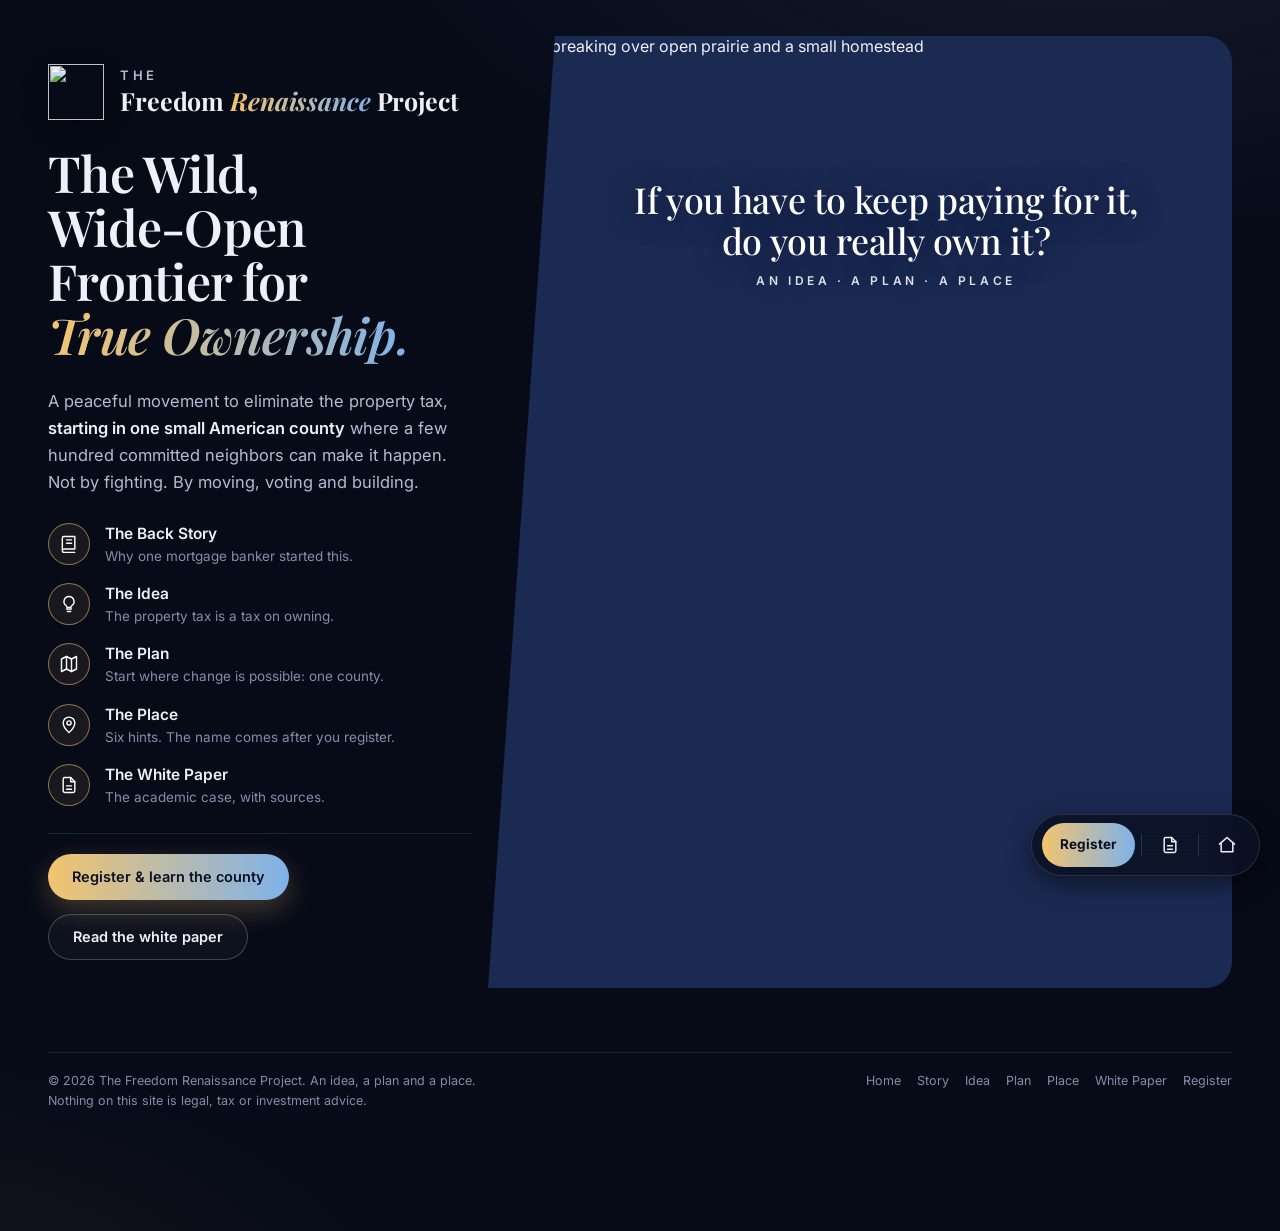
==== index.html @ d1dba903 "Initial Freedom Renaissance Project site" ====
<!doctype html>
<html lang="en">
<head>
<meta charset="utf-8">
<meta name="viewport" content="width=device-width, initial-scale=1, viewport-fit=cover">
<title>The Freedom Renaissance Project</title>
<meta name="description" content="A movement to eliminate property taxes, starting in one small American county. An idea, a plan and a place.">
<link rel="canonical" href="https://www.thefreedomrenaissanceproject.com/">
<meta property="og:title" content="The Freedom Renaissance Project">
<meta property="og:description" content="A movement to eliminate property taxes, starting in one small American county. An idea, a plan and a place.">
<meta property="og:type" content="website">
<meta property="og:url" content="https://www.thefreedomrenaissanceproject.com/">
<meta name="theme-color" content="#070b18">
<link rel="icon" type="image/svg+xml" href="assets/favicon.svg">
<link rel="preconnect" href="https://fonts.googleapis.com">
<link rel="preconnect" href="https://fonts.gstatic.com" crossorigin>
<link href="https://fonts.googleapis.com/css2?family=Inter:wght@400;500;600;700&family=Playfair+Display:ital,wght@0,500;0,600;0,700;1,500;1,600&display=swap" rel="stylesheet">
<link rel="stylesheet" href="site.css?v=1">
<script type="application/ld+json">{"@context":"https://schema.org","@type":"Organization","name":"The Freedom Renaissance Project","url":"https://www.thefreedomrenaissanceproject.com","logo":"https://www.thefreedomrenaissanceproject.com/assets/mark.svg","description":"A movement to eliminate property taxes, starting in one small American county. An idea, a plan and a place."}</script>
</head>
<body>
<div class="page">
<div class="hero">
  <div class="hero-copy">
    <a class="brand" href="index.html" aria-label="The Freedom Renaissance Project home">
  <span class="brand-mark"><img src="assets/mark.svg" alt=""></span>
  <span><p class="brand-title">The</p><p class="brand-name">Freedom <span class="grad">Renaissance</span> Project</p></span>
</a>
    <h2 class="headline">The Wild, Wide&#8209;Open Frontier for <em class="grad">True Ownership.</em></h2>
    <p class="lede">A peaceful movement to eliminate the property tax, <strong>starting in one small American county</strong> where a few hundred committed neighbors can make it happen. Not by fighting. By moving, voting and building.</p>
    <div class="features">
  <div class="feature">
    <a class="feature-icon" href="story.html" aria-label="The Back Story"><svg viewBox="0 0 24 24" aria-hidden="true"><path d="M4 19.5V5a2 2 0 0 1 2-2h13v15H6a2 2 0 0 0-2 2zm0 0A2 2 0 0 0 6 22h13"/><path d="M9 7h6M9 11h6"/></svg></a>
    <div><h3><a href="story.html">The Back Story</a></h3><p>Why one mortgage banker started this.</p></div>
  </div>
  <div class="feature">
    <a class="feature-icon" href="idea.html" aria-label="The Idea"><svg viewBox="0 0 24 24" aria-hidden="true"><path d="M9 18h6M10 21h4"/><path d="M12 3a6 6 0 0 0-3.6 10.8c.8.6 1.1 1.4 1.1 2.2h5c0-.8.3-1.6 1.1-2.2A6 6 0 0 0 12 3z"/></svg></a>
    <div><h3><a href="idea.html">The Idea</a></h3><p>The property tax is a tax on owning.</p></div>
  </div>
  <div class="feature">
    <a class="feature-icon" href="plan.html" aria-label="The Plan"><svg viewBox="0 0 24 24" aria-hidden="true"><path d="M3 6l6-3 6 3 6-3v15l-6 3-6-3-6 3z"/><path d="M9 3v15M15 6v15"/></svg></a>
    <div><h3><a href="plan.html">The Plan</a></h3><p>Start where change is possible: one county.</p></div>
  </div>
  <div class="feature">
    <a class="feature-icon" href="place.html" aria-label="The Place"><svg viewBox="0 0 24 24" aria-hidden="true"><path d="M12 21s-7-6.2-7-11.5A7 7 0 0 1 19 9.5C19 14.8 12 21 12 21z"/><circle cx="12" cy="9.5" r="2.5"/></svg></a>
    <div><h3><a href="place.html">The Place</a></h3><p>Six hints. The name comes after you register.</p></div>
  </div>
  <div class="feature">
    <a class="feature-icon" href="white-paper.html" aria-label="The White Paper"><svg viewBox="0 0 24 24" aria-hidden="true"><path d="M14 3H7a2 2 0 0 0-2 2v14a2 2 0 0 0 2 2h10a2 2 0 0 0 2-2V8z"/><path d="M14 3v5h5M9 13h6M9 17h6"/></svg></a>
    <div><h3><a href="white-paper.html">The White Paper</a></h3><p>The academic case, with sources.</p></div>
  </div>
</div>
    <div class="cta-row">
      <a class="btn btn-primary" href="join.html">Register &amp; learn the county</a>
      <a class="btn btn-ghost" href="white-paper.html">Read the white paper</a>
    </div>
  </div>
  <div class="hero-art">
    <img src="assets/frontier.svg" alt="Dawn breaking over open prairie and a small homestead">
    <div class="caption">If you have to keep paying for it,<br>do you really own it?<small>An idea &middot; A plan &middot; A place</small></div>
  </div>
</div>
<footer class="page-footer">
  <div>&copy; 2026 The Freedom Renaissance Project. An idea, a plan and a place.<br>Nothing on this site is legal, tax or investment advice.</div>
  <nav aria-label="Site">
    <a href="index.html">Home</a><a href="story.html">Story</a><a href="idea.html">Idea</a><a href="plan.html">Plan</a><a href="place.html">Place</a><a href="white-paper.html">White Paper</a><a href="join.html">Register</a>
  </nav>
</footer>
</div>
<nav class="footer-bar" aria-label="Quick actions">
  <a class="footer-btn footer-cta" href="join.html">Register</a>
  <div class="fb-divider"></div>
  <a class="footer-btn" href="white-paper.html" aria-label="Read the white paper"><svg viewBox="0 0 24 24" aria-hidden="true"><path d="M14 3H7a2 2 0 0 0-2 2v14a2 2 0 0 0 2 2h10a2 2 0 0 0 2-2V8z"/><path d="M14 3v5h5M9 13h6M9 17h6"/></svg></a>
  <div class="fb-divider"></div>
  <a class="footer-btn" href="index.html" aria-label="Home"><svg viewBox="0 0 24 24"><path d="M3 11l9-8 9 8"/><path d="M5 10v10h14V10"/></svg></a>
</nav>
<script src="site.js?v=1"></script>
</body>
</html>
---- site.css ----
/* The Freedom Renaissance Project — layout modeled on SlamDunk Technologies,
   mood borrowed from the open-sky "frontier" feel of Eureka! It's Bitcoin. */
:root {
  --night-950: #070b18;
  --night-900: #0b1124;
  --night-800: #121a33;
  --night-700: #1c2647;
  --ink: #eef0f7;
  --ink-dim: #b5bbd3;
  --ink-faint: #858caa;
  --gold: #f3c46e;
  --amber: #e9a35a;
  --sky: #7fb2ea;
  --white: #ffffff;
  --gradient: linear-gradient(90deg, var(--gold), var(--sky));
  --serif: 'Playfair Display', Georgia, 'Times New Roman', serif;
  --sans: Inter, ui-sans-serif, system-ui, -apple-system, sans-serif;
}

* { box-sizing: border-box; }
html, body { margin: 0; min-height: 100%; overscroll-behavior-x: none; }
html { background: var(--night-950); scroll-behavior: smooth; }
body {
  overflow-x: hidden;
  background:
    radial-gradient(1200px 600px at 85% -10%, rgba(127,178,234,.10), transparent 60%),
    radial-gradient(900px 500px at -10% 110%, rgba(243,196,110,.07), transparent 60%),
    var(--night-950);
  color: var(--ink);
  font-family: var(--sans);
  -webkit-font-smoothing: antialiased;
}
a { color: inherit; text-decoration: none; }
h1, h2, h3, h4 { font-family: var(--serif); font-weight: 600; }
.grad { background: var(--gradient); -webkit-background-clip: text; background-clip: text; color: transparent; }

/* ---------- frame ---------- */
.page { max-width: 1400px; margin: 0 auto; padding: 36px 48px 120px; }
.brand { display: flex; align-items: center; gap: 16px; }
.brand-mark { width: 56px; height: 56px; flex-shrink: 0; border-radius: 17px; box-shadow: 0 8px 24px rgba(0,0,0,.35); }
.brand-mark img { width: 100%; height: 100%; display: block; }
.brand-title { margin: 0; font: 600 13px/1 var(--sans); letter-spacing: .28em; text-transform: uppercase; color: var(--ink-dim); }
.brand-name { margin: 6px 0 0; font: 700 25px/1.05 var(--serif); letter-spacing: -.005em; white-space: nowrap; }
.brand-name .grad { font-style: italic; }
.page-nav { display: flex; align-items: center; justify-content: space-between; gap: 20px; margin-bottom: 8px; }
.back-link { color: var(--ink-dim); font-size: 13px; font-weight: 600; letter-spacing: .04em; }
.back-link:hover { color: var(--white); }

/* ---------- hero (two columns, diagonal photo frame like SlamDunk) ---------- */
.hero { display: grid; grid-template-columns: minmax(330px, 440px) 1fr; align-items: stretch; min-height: 740px; }
.hero-copy { display: flex; flex-direction: column; gap: 26px; justify-content: center; padding: 28px 16px 28px 0; position: relative; z-index: 2; }
.eyebrow { margin: 0; color: var(--gold); font-size: 11.5px; font-weight: 700; letter-spacing: .24em; text-transform: uppercase; }
.headline { margin: 0; font-size: clamp(40px, 3.9vw, 58px); line-height: 1.08; letter-spacing: -.015em; text-wrap: balance; }
.headline em { font-style: italic; }
.lede { max-width: 44ch; margin: 0; color: var(--ink-dim); font-size: 16.5px; line-height: 1.65; }
.lede strong { color: var(--ink); font-weight: 600; }

.hero-art { position: relative; min-height: 740px; overflow: hidden; clip-path: polygon(9% 0%, 100% 0%, 100% 100%, 0% 100%); background: #1b2a52; border-radius: 0 26px 26px 0; }
.hero-art img { position: absolute; inset: 0; width: 100%; height: 100%; object-fit: cover; object-position: 50% 70%; animation: drift 40s ease-in-out infinite alternate; transform-origin: 60% 70%; }
.hero-art .caption { position: absolute; left: 13%; right: 6%; top: 15%; font: 500 clamp(26px, 2.8vw, 44px)/1.15 var(--serif); color: #fff; text-shadow: 0 2px 30px rgba(10,20,50,.55); text-align: center; letter-spacing: -.01em; }
.hero-art .caption small { display: block; margin-top: 14px; font: 600 12px/1 var(--sans); letter-spacing: .3em; text-transform: uppercase; opacity: .85; }
@keyframes drift { from { transform: scale(1.02) translateX(0); } to { transform: scale(1.09) translateX(-1.5%); } }
@media (prefers-reduced-motion: reduce) { .hero-art img { animation: none; } }

/* ---------- feature list (icon bullets) ---------- */
.features { display: flex; flex-direction: column; gap: 17px; }
.feature { display: flex; gap: 15px; align-items: flex-start; }
.feature-icon { width: 42px; height: 42px; border-radius: 50%; border: 1.5px solid rgba(243,196,110,.55); display: flex; align-items: center; justify-content: center; flex-shrink: 0; background: rgba(243,196,110,.07); transition: transform .15s, background .15s; }
.feature-icon svg { width: 20px; height: 20px; stroke: #fff; fill: none; stroke-width: 1.7; stroke-linecap: round; stroke-linejoin: round; }
.feature:hover .feature-icon { transform: translateY(-1px); background: rgba(243,196,110,.16); }
.feature h3 { margin: 1px 0 2px; font: 600 15.5px/1.3 var(--sans); color: var(--ink); }
.feature p { margin: 0; font-size: 13.5px; line-height: 1.5; color: var(--ink-faint); }
.feature.active .feature-icon { background: var(--gradient); border-color: transparent; box-shadow: 0 6px 18px rgba(243,196,110,.3); }
.feature.active .feature-icon svg { stroke: #0b1124; }
.feature.active h3 { background: var(--gradient); -webkit-background-clip: text; background-clip: text; color: transparent; }
.feature h3 a:hover { color: var(--white); }

.cta-row { display: flex; flex-wrap: wrap; align-items: center; gap: 14px 18px; padding-top: 20px; border-top: 1px solid rgba(255,255,255,.09); }
.btn { display: inline-flex; align-items: center; justify-content: center; gap: 10px; min-height: 46px; padding: 12px 24px; border-radius: 999px; font: 600 14.5px/1 var(--sans); cursor: pointer; border: 0; transition: transform .15s, box-shadow .15s, background .15s; }
.btn-primary { background: var(--gradient); color: #0b1124; box-shadow: 0 10px 28px rgba(243,196,110,.25); }
.btn-primary:hover { transform: translateY(-1px); box-shadow: 0 14px 34px rgba(243,196,110,.35); }
.btn-ghost { color: var(--ink); border: 1px solid rgba(255,255,255,.22); background: rgba(255,255,255,.03); }
.btn-ghost:hover { background: rgba(255,255,255,.08); }
.motto { font: italic 600 clamp(19px, 2vw, 24px)/1.3 var(--serif); }

/* ---------- inner pages ---------- */
.page-hero { display: grid; grid-template-columns: minmax(320px, 440px) 1fr; gap: 0; min-height: 540px; margin-top: 12px; }
.page-hero .hero-art { min-height: 540px; }
.page-heading { margin: 0; font-size: clamp(36px, 3.4vw, 50px); line-height: 1.1; letter-spacing: -.015em; }

.article { max-width: 760px; margin: 56px auto 0; }
.article h2 { margin: 48px 0 14px; font-size: clamp(26px, 2.4vw, 34px); line-height: 1.2; }
.article h3 { margin: 32px 0 10px; font: 600 19px/1.35 var(--sans); color: var(--gold); }
.article p, .article li { color: #d6daea; font-size: 17px; line-height: 1.75; }
.article p { margin: 0 0 18px; }
.article ul, .article ol { padding-left: 1.3em; margin: 0 0 20px; }
.article li { margin-bottom: 8px; }
.article a { color: var(--sky); text-decoration: underline; text-decoration-color: rgba(127,178,234,.45); text-underline-offset: 3px; }
.article a:hover { color: #fff; }
.article blockquote { margin: 30px 0; padding: 6px 0 6px 24px; border-left: 3px solid var(--gold); font: italic 500 22px/1.5 var(--serif); color: var(--ink); }
.article .note { padding: 18px 20px; border-radius: 14px; background: rgba(127,178,234,.07); border: 1px solid rgba(127,178,234,.22); font-size: 15px; color: var(--ink-dim); }
.article table { width: 100%; border-collapse: collapse; margin: 10px 0 26px; font-size: 14.5px; }
.article th, .article td { padding: 11px 12px; text-align: left; vertical-align: top; border-bottom: 1px solid rgba(255,255,255,.09); color: #d6daea; line-height: 1.5; }
.article th { font-weight: 600; color: var(--ink); border-bottom-color: rgba(243,196,110,.45); }
.table-wrap { overflow-x: auto; }

.article .paper-meta, .paper-meta { display: flex; flex-wrap: wrap; gap: 10px 22px; margin: 0 0 30px; color: var(--ink-faint); font-size: 13.5px; line-height: 1.5; }
.toc { margin: 26px 0 36px; padding: 22px 26px; border-radius: 16px; background: rgba(255,255,255,.03); border: 1px solid rgba(255,255,255,.08); }
.toc h4 { margin: 0 0 10px; font: 700 11px/1 var(--sans); letter-spacing: .22em; text-transform: uppercase; color: var(--gold); }
.toc ol { margin: 0; columns: 2; column-gap: 30px; }
.toc li { font-size: 15px; margin-bottom: 6px; }
.toc a { color: var(--ink-dim); text-decoration: none; }
.toc a:hover { color: #fff; }
.refs li { font-size: 14.5px; line-height: 1.6; word-break: break-word; }

/* hint cards */
.hints { display: grid; grid-template-columns: repeat(auto-fit, minmax(220px, 1fr)); gap: 14px; margin: 26px 0 32px; }
.hint { padding: 20px 20px 18px; border-radius: 16px; background: linear-gradient(180deg, rgba(243,196,110,.08), rgba(127,178,234,.04)); border: 1px solid rgba(243,196,110,.2); }
.hint b { display: block; margin-bottom: 6px; font: 700 11px/1 var(--sans); letter-spacing: .22em; text-transform: uppercase; color: var(--gold); }
.hint span { font: 500 18px/1.35 var(--serif); color: var(--ink); }

/* steps */
.steps { display: grid; grid-template-columns: repeat(auto-fit, minmax(210px, 1fr)); gap: 14px; margin: 24px 0; counter-reset: s; }
.step { position: relative; padding: 22px 20px; border-radius: 16px; background: rgba(255,255,255,.03); border: 1px solid rgba(255,255,255,.08); }
.step::before { counter-increment: s; content: counter(s); display: flex; align-items: center; justify-content: center; width: 34px; height: 34px; margin-bottom: 12px; border-radius: 50%; background: var(--gradient); color: #0b1124; font: 700 15px/1 var(--sans); }
.step h4 { margin: 0 0 6px; font-size: 19px; }
.step p { margin: 0; font-size: 14.5px; line-height: 1.55; color: var(--ink-dim); }

/* ---------- registration form ---------- */
.form-card { max-width: 760px; margin: 48px auto 0; padding: 34px; border-radius: 22px; background: linear-gradient(180deg, rgba(255,255,255,.05), rgba(255,255,255,.02)); border: 1px solid rgba(255,255,255,.1); box-shadow: 0 30px 60px rgba(0,0,0,.3); }
.form-card h2 { margin: 0 0 6px; font-size: 30px; }
.form-card > p { margin: 0 0 24px; color: var(--ink-dim); line-height: 1.6; }
.form-grid { display: grid; grid-template-columns: 1fr 1fr; gap: 16px; }
.field { display: flex; flex-direction: column; gap: 7px; }
.field.full { grid-column: 1 / -1; }
.field label, .field legend { font-size: 13px; font-weight: 600; color: var(--ink-dim); letter-spacing: .02em; }
.field input, .field select, .field textarea { width: 100%; padding: 13px 14px; border-radius: 12px; border: 1px solid rgba(255,255,255,.14); background: rgba(7,11,24,.6); color: var(--ink); font: 15px/1.4 var(--sans); outline: none; transition: border-color .15s, box-shadow .15s; }
.field textarea { min-height: 120px; resize: vertical; }
.field input:focus, .field select:focus, .field textarea:focus { border-color: var(--gold); box-shadow: 0 0 0 3px rgba(243,196,110,.18); }
.field select option { background: var(--night-900); }
fieldset.field { border: 0; padding: 0; margin: 0; }
fieldset.field legend { margin-bottom: 10px; }
.updates { grid-column: 1 / -1; }
.checks { display: grid; grid-template-columns: 1fr 1fr; gap: 8px 16px; }
.check { font-weight: 400 !important; letter-spacing: 0 !important; display: flex; align-items: flex-start; gap: 10px; font-size: 14.5px; color: #d6daea; line-height: 1.4; cursor: pointer; }
.check input { width: 18px; height: 18px; margin-top: 1px; accent-color: var(--gold); flex-shrink: 0; }
.form-foot { display: flex; flex-wrap: wrap; align-items: center; justify-content: space-between; gap: 14px; margin-top: 22px; }
.form-foot small { color: var(--ink-faint); font-size: 12.5px; max-width: 46ch; line-height: 1.5; }
.form-status { margin-top: 18px; padding: 16px 18px; border-radius: 14px; display: none; font-size: 15px; line-height: 1.5; }
.form-status.ok { display: block; background: rgba(120,200,150,.1); border: 1px solid rgba(120,200,150,.35); color: #d8f3e2; }
.form-status.err { display: block; background: rgba(240,120,110,.1); border: 1px solid rgba(240,120,110,.35); color: #fbd9d5; }
.hp { position: absolute; left: -9999px; }

/* ---------- footer ---------- */
.page-footer { display: flex; justify-content: space-between; flex-wrap: wrap; gap: 16px; margin-top: 64px; padding-top: 18px; border-top: 1px solid rgba(255,255,255,.09); color: var(--ink-faint); font-size: 12.5px; line-height: 1.6; }
.page-footer nav { display: flex; flex-wrap: wrap; gap: 6px 16px; }
.page-footer a:hover { color: #fff; }

/* floating pill bar (same pattern as SlamDunk) */
.footer-bar { position: fixed; right: 20px; bottom: calc(24px + env(safe-area-inset-bottom)); display: flex; align-items: center; gap: 6px; padding: 8px 10px; background: rgba(11,17,36,.86); border: 1px solid rgba(255,255,255,.12); border-radius: 999px; box-shadow: 0 8px 24px rgba(0,0,0,.5); backdrop-filter: blur(12px); -webkit-backdrop-filter: blur(12px); z-index: 50; }
.footer-btn { display: flex; align-items: center; justify-content: center; width: 44px; height: 44px; border-radius: 999px; color: var(--ink); transition: background .15s; }
.footer-btn:hover { background: rgba(255,255,255,.08); }
.footer-btn svg { width: 20px; height: 20px; stroke: currentColor; fill: none; stroke-width: 1.8; stroke-linecap: round; stroke-linejoin: round; }
.footer-cta { width: auto; padding: 0 18px; background: var(--gradient); color: #0b1124; font: 700 13.5px/1 var(--sans); }
.footer-cta:hover { background: var(--gradient); filter: brightness(1.06); }
.fb-divider { width: 1px; height: 22px; background: rgba(255,255,255,.14); }

/* ---------- responsive ---------- */
@media (max-width: 980px) {
  .page { padding: 22px 18px 120px; }
  .brand-mark { width: 46px; height: 46px; border-radius: 14px; }
  .brand-name { font-size: 20px; }
  .brand-title { font-size: 10.5px; letter-spacing: .22em; }
  .hero, .page-hero { grid-template-columns: 1fr; min-height: 0; }
  .hero-copy { padding: 20px 0 26px; gap: 22px; }
  .hero-art, .page-hero .hero-art { order: -1; min-height: 380px; clip-path: none; border-radius: 22px; margin-top: 16px; }
  .article { margin-top: 36px; }
  .toc ol { columns: 1; }
}
@media (max-width: 560px) {
  .brand-name { white-space: normal; }
  .hero-art, .page-hero .hero-art { min-height: 300px; }
  .form-card { padding: 22px 18px; }
  .form-grid, .checks { grid-template-columns: 1fr; }
  .article p, .article li { font-size: 16px; }
  .footer-bar { right: auto; left: 50%; transform: translateX(-50%); }
}
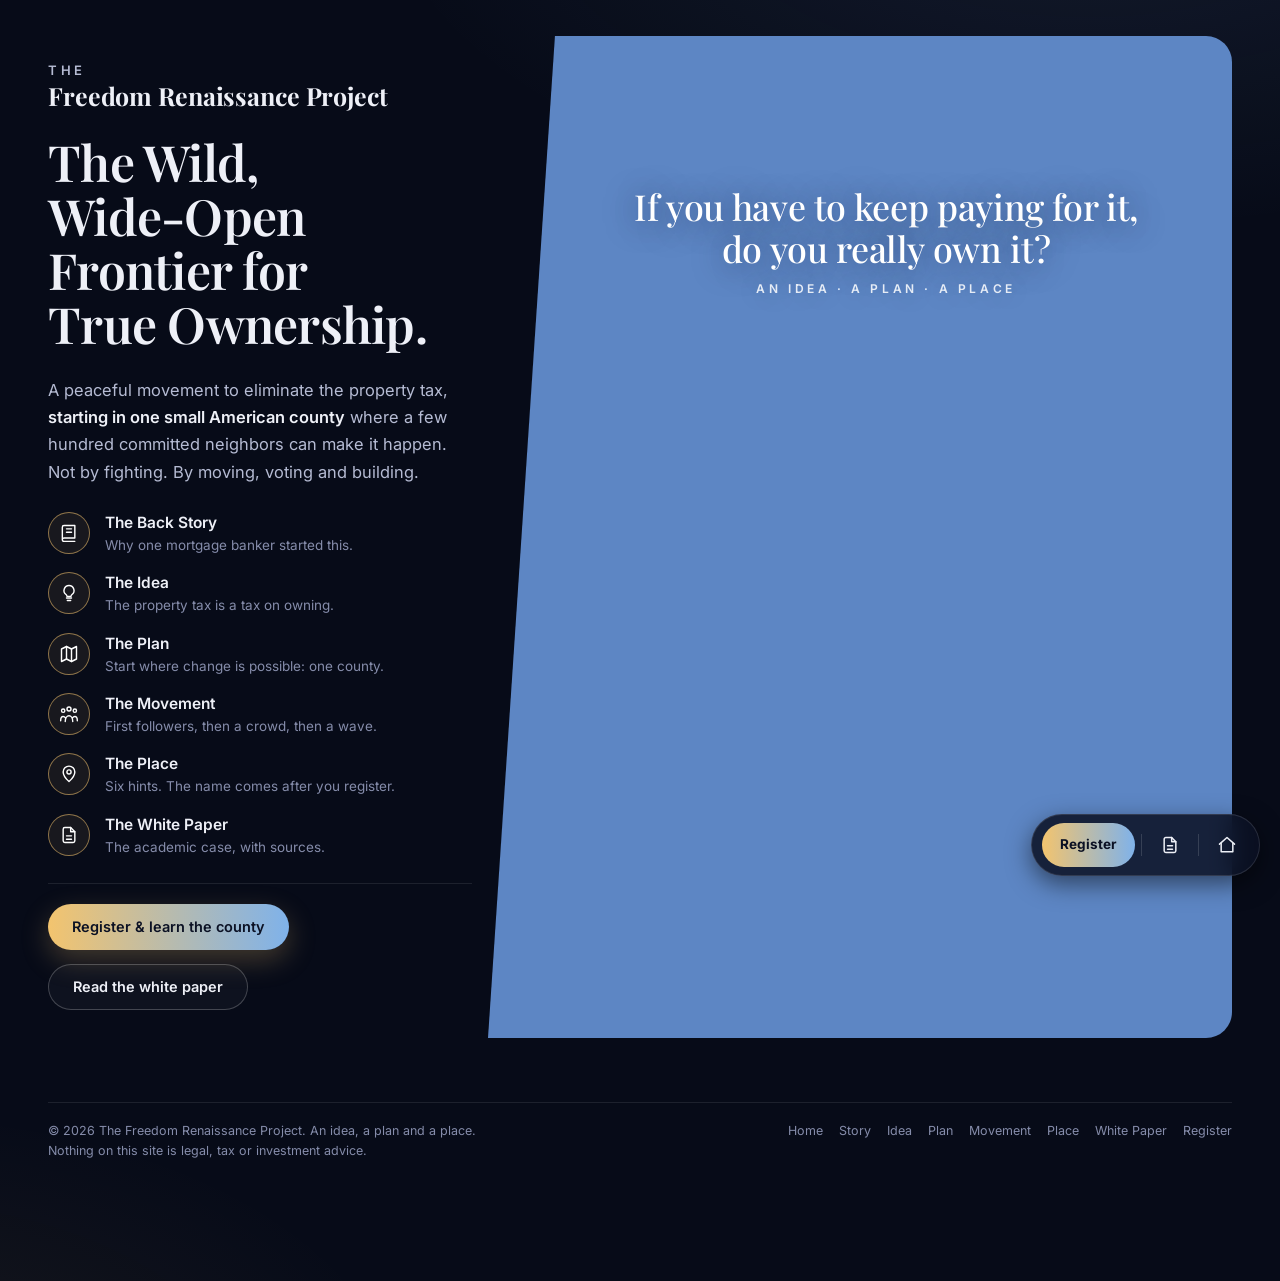
==== commit 6b62e32f: "Add 'Movement' section to index.html" ====
--- a/index.html
+++ b/index.html
@@ -42,6 +42,10 @@
     <div><h3><a href="plan.html">The Plan</a></h3><p>Start where change is possible: one county.</p></div>
   </div>
   <div class="feature">
+    <a class="feature-icon" href="movement.html" aria-label="The Movement"><svg viewBox="0 0 24 24" aria-hidden="true"><circle cx="5" cy="8" r="2"/><circle cx="12" cy="6" r="2.4"/><circle cx="19" cy="8" r="2"/><path d="M2 20c0-3 1.5-5 3-5s2.2.8 2.7 1.6M22 20c0-3-1.5-5-3-5s-2.2.8-2.7 1.6M7.5 21c0-4 2-7 4.5-7s4.5 3 4.5 7"/></svg></a>
+    <div><h3><a href="movement.html">The Movement</a></h3><p>First followers, then a crowd, then a wave.</p></div>
+  </div>
+  <div class="feature">
     <a class="feature-icon" href="place.html" aria-label="The Place"><svg viewBox="0 0 24 24" aria-hidden="true"><path d="M12 21s-7-6.2-7-11.5A7 7 0 0 1 19 9.5C19 14.8 12 21 12 21z"/><circle cx="12" cy="9.5" r="2.5"/></svg></a>
     <div><h3><a href="place.html">The Place</a></h3><p>Six hints. The name comes after you register.</p></div>
   </div>
@@ -63,7 +67,7 @@
 <footer class="page-footer">
   <div>&copy; 2026 The Freedom Renaissance Project. An idea, a plan and a place.<br>Nothing on this site is legal, tax or investment advice.</div>
   <nav aria-label="Site">
-    <a href="index.html">Home</a><a href="story.html">Story</a><a href="idea.html">Idea</a><a href="plan.html">Plan</a><a href="place.html">Place</a><a href="white-paper.html">White Paper</a><a href="join.html">Register</a>
+    <a href="index.html">Home</a><a href="story.html">Story</a><a href="idea.html">Idea</a><a href="plan.html">Plan</a><a href="movement.html">Movement</a><a href="place.html">Place</a><a href="white-paper.html">White Paper</a><a href="join.html">Register</a>
   </nav>
 </footer>
 </div>
--- a/site.css
+++ b/site.css
@@ -185,3 +185,11 @@
   .article p, .article li { font-size: 16px; }
   .footer-bar { right: auto; left: 50%; transform: translateX(-50%); }
 }
+
+/* v2: sky photo, no logo, no gradient text, no italics */
+.brand-mark{display:none}
+.grad,.brand-name .grad,.headline .grad,.page-heading .grad,.feature.active h3{background:none!important;-webkit-background-clip:border-box!important;background-clip:border-box!important;color:inherit!important;-webkit-text-fill-color:currentColor}
+.headline em,.page-heading em,.brand-name .grad{font-style:normal}
+.feature.active h3{color:var(--gold)!important}
+.hero-art{background:#5d86c4 url("https://images.unsplash.com/photo-1513002749550-c59d786b8e6c?auto=format&fit=crop&w=1800&q=80") center/cover no-repeat}
+.hero-art img{display:none}
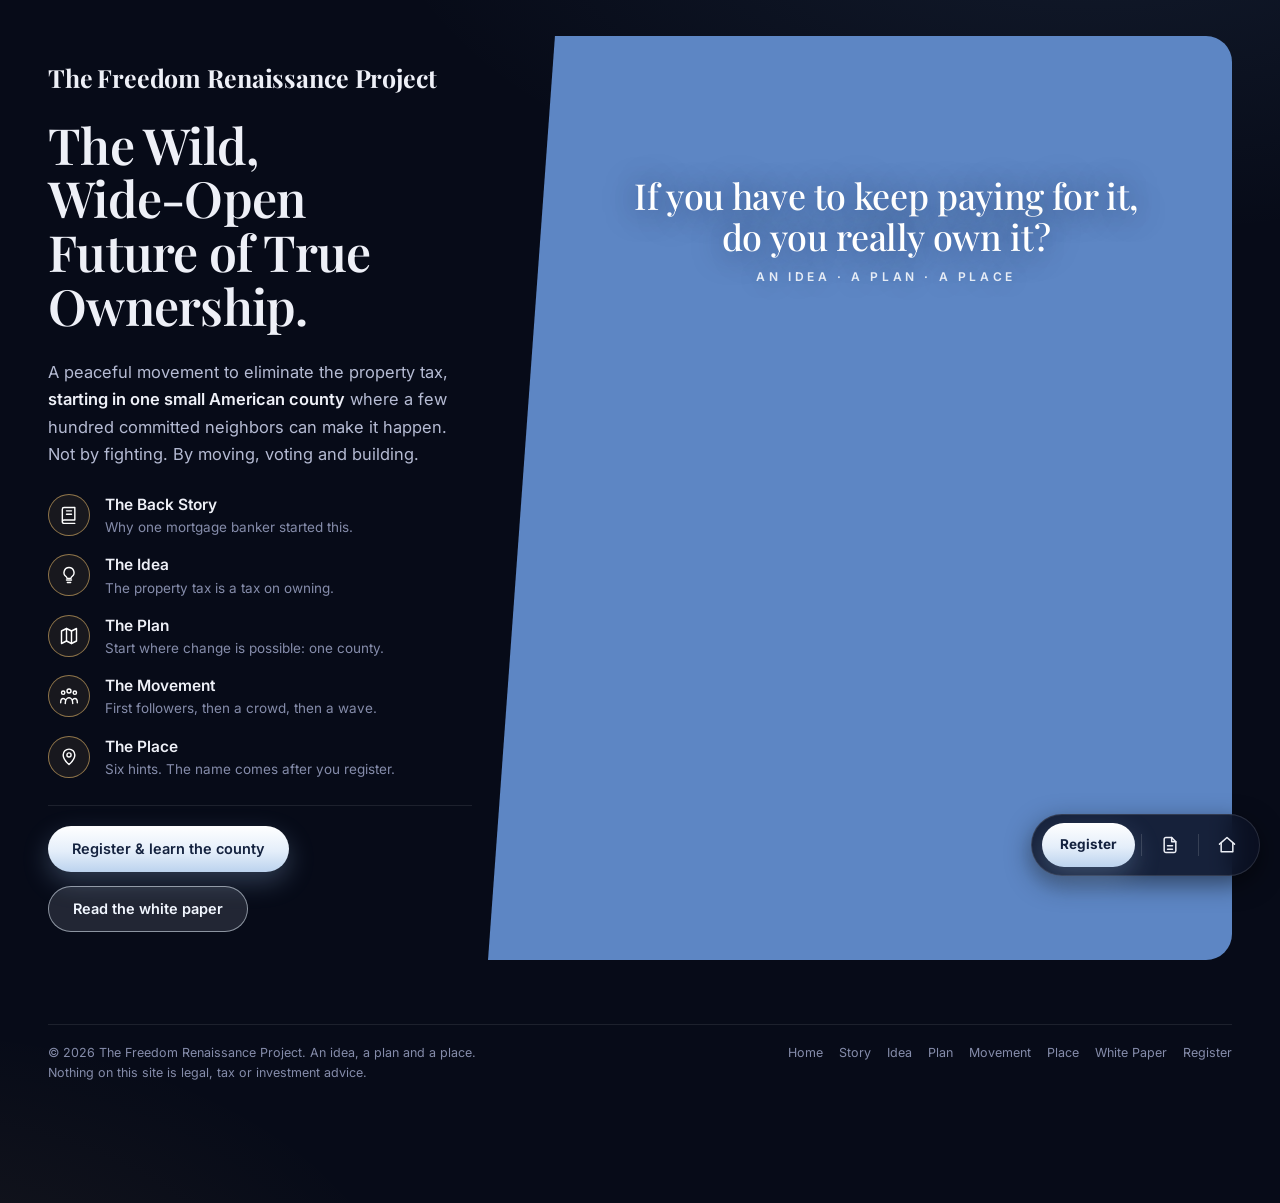
==== commit d1033006: "Update headline text in index.html" ====
--- a/index.html
+++ b/index.html
@@ -26,7 +26,7 @@
   <span class="brand-mark"><img src="assets/mark.svg" alt=""></span>
   <span><p class="brand-title">The</p><p class="brand-name">Freedom <span class="grad">Renaissance</span> Project</p></span>
 </a>
-    <h2 class="headline">The Wild, Wide&#8209;Open Frontier for <em class="grad">True Ownership.</em></h2>
+    <h2 class="headline">The Wild, Wide&#8209;Open Future of <em class="grad">True Ownership.</em></h2>
     <p class="lede">A peaceful movement to eliminate the property tax, <strong>starting in one small American county</strong> where a few hundred committed neighbors can make it happen. Not by fighting. By moving, voting and building.</p>
     <div class="features">
   <div class="feature">
--- a/site.css
+++ b/site.css
@@ -193,3 +193,14 @@
 .feature.active h3{color:var(--gold)!important}
 .hero-art{background:#5d86c4 url("https://images.unsplash.com/photo-1513002749550-c59d786b8e6c?auto=format&fit=crop&w=1800&q=80") center/cover no-repeat}
 .hero-art img{display:none}
+
+/* v3: one-line name, no White Paper bullet, cloud-colored buttons */
+.brand > span:last-child{display:flex;flex-wrap:nowrap;align-items:baseline;gap:.28em}
+.brand-title,.brand-name{margin:0!important;font:700 25px/1.1 var(--serif)!important;letter-spacing:-.005em!important;text-transform:none!important;color:var(--ink)!important;white-space:nowrap}
+.features .feature:has(a[href="white-paper.html"]){display:none}
+:root{--cloud:linear-gradient(180deg,#ffffff 0%,#e4eefa 55%,#bcd3ee 100%)}
+.btn-primary,.footer-cta,.footer-cta:hover{background:var(--cloud)!important;color:#14223f!important;box-shadow:0 10px 26px rgba(150,185,230,.28)!important}
+.btn-ghost{background:rgba(228,238,250,.12);border-color:rgba(228,238,250,.55);color:#f2f7ff}
+.btn-ghost:hover{background:rgba(228,238,250,.22)}
+.step::before{background:var(--cloud);color:#14223f}
+@media (max-width:980px){.brand-title,.brand-name{font-size:clamp(16px,4.9vw,20px)!important}}
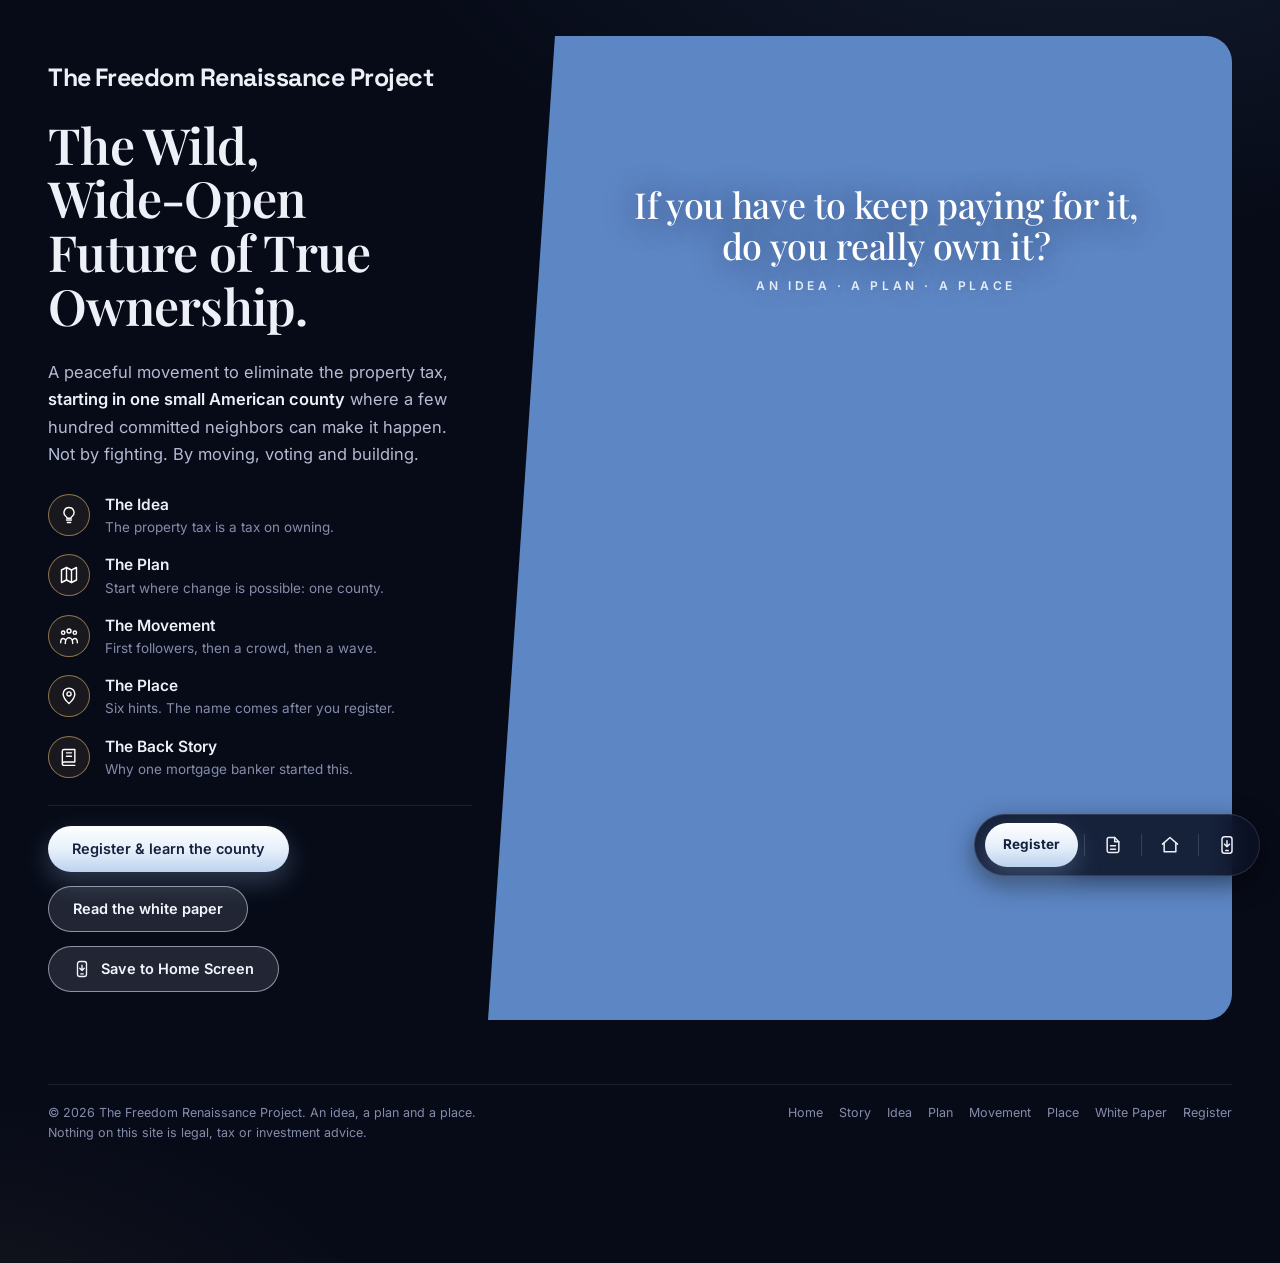
==== commit 8a02852e: "Add meta tags for mobile web app support" ====
--- a/index.html
+++ b/index.html
@@ -12,6 +12,12 @@
 <meta property="og:url" content="https://www.thefreedomrenaissanceproject.com/">
 <meta name="theme-color" content="#070b18">
 <link rel="icon" type="image/svg+xml" href="assets/favicon.svg">
+<meta name="apple-mobile-web-app-title" content="100th">
+<meta name="apple-mobile-web-app-capable" content="yes">
+<meta name="mobile-web-app-capable" content="yes">
+<meta name="apple-mobile-web-app-status-bar-style" content="black">
+<link rel="apple-touch-icon" href="apple-touch-icon.png">
+<link rel="manifest" href="site.webmanifest">
 <link rel="preconnect" href="https://fonts.googleapis.com">
 <link rel="preconnect" href="https://fonts.gstatic.com" crossorigin>
 <link href="https://fonts.googleapis.com/css2?family=Inter:wght@400;500;600;700&family=Playfair+Display:ital,wght@0,500;0,600;0,700;1,500;1,600&display=swap" rel="stylesheet">
--- a/site.css
+++ b/site.css
@@ -1,3 +1,4 @@
+@import url('https://fonts.googleapis.com/css2?family=Space+Grotesk:wght@500;600;700&display=swap');
 /* The Freedom Renaissance Project — layout modeled on SlamDunk Technologies,
    mood borrowed from the open-sky "frontier" feel of Eureka! It's Bitcoin. */
 :root {
@@ -204,3 +205,24 @@
 .btn-ghost:hover{background:rgba(228,238,250,.22)}
 .step::before{background:var(--cloud);color:#14223f}
 @media (max-width:980px){.brand-title,.brand-name{font-size:clamp(16px,4.9vw,20px)!important}}
+
+/* v4: Back Story is the last bullet */
+.features .feature:has(a[href="story.html"]){order:9}
+
+/* v5: modern font for the site name (Space Grotesk, same as SlamDunk) */
+.brand-title,.brand-name{font-family:'Space Grotesk',Inter,ui-sans-serif,system-ui,sans-serif!important;font-weight:700!important;letter-spacing:-.02em!important}
+
+/* v6: Save to Home Screen */
+.footer-bar button.footer-btn{border:0;background:transparent;cursor:pointer;padding:0}
+.a2hs-cta svg{width:18px;height:18px;stroke:currentColor;fill:none;stroke-width:1.8;stroke-linecap:round;stroke-linejoin:round}
+.a2hs-modal{position:fixed;inset:0;z-index:100;display:none;align-items:flex-end;justify-content:center;padding:20px;background:rgba(3,6,14,.62);backdrop-filter:blur(6px);-webkit-backdrop-filter:blur(6px)}
+.a2hs-modal.open{display:flex}
+@media (min-width:600px){.a2hs-modal{align-items:center}}
+.a2hs-card{position:relative;width:min(420px,100%);padding:28px 24px 22px;border-radius:22px;background:#0d1428;border:1px solid rgba(228,238,250,.18);box-shadow:0 30px 70px rgba(0,0,0,.55);text-align:center;color:var(--ink)}
+.a2hs-card img{border-radius:20px;box-shadow:0 8px 24px rgba(0,0,0,.5)}
+.a2hs-card h3{margin:14px 0 4px;font:700 22px/1.2 'Space Grotesk',Inter,sans-serif}
+.a2hs-card p{margin:0 0 14px;color:var(--ink-dim);font-size:15px}
+.a2hs-card ol{margin:0;padding:0 0 0 1.3em;text-align:left;color:#d6daea;font-size:15.5px;line-height:1.6}
+.a2hs-card li{margin-bottom:8px}
+.a2hs-close{position:absolute;top:10px;right:12px;width:40px;height:40px;border:0;border-radius:50%;background:transparent;color:var(--ink-dim);font-size:26px;line-height:1;cursor:pointer}
+.a2hs-close:hover{background:rgba(255,255,255,.08);color:#fff}
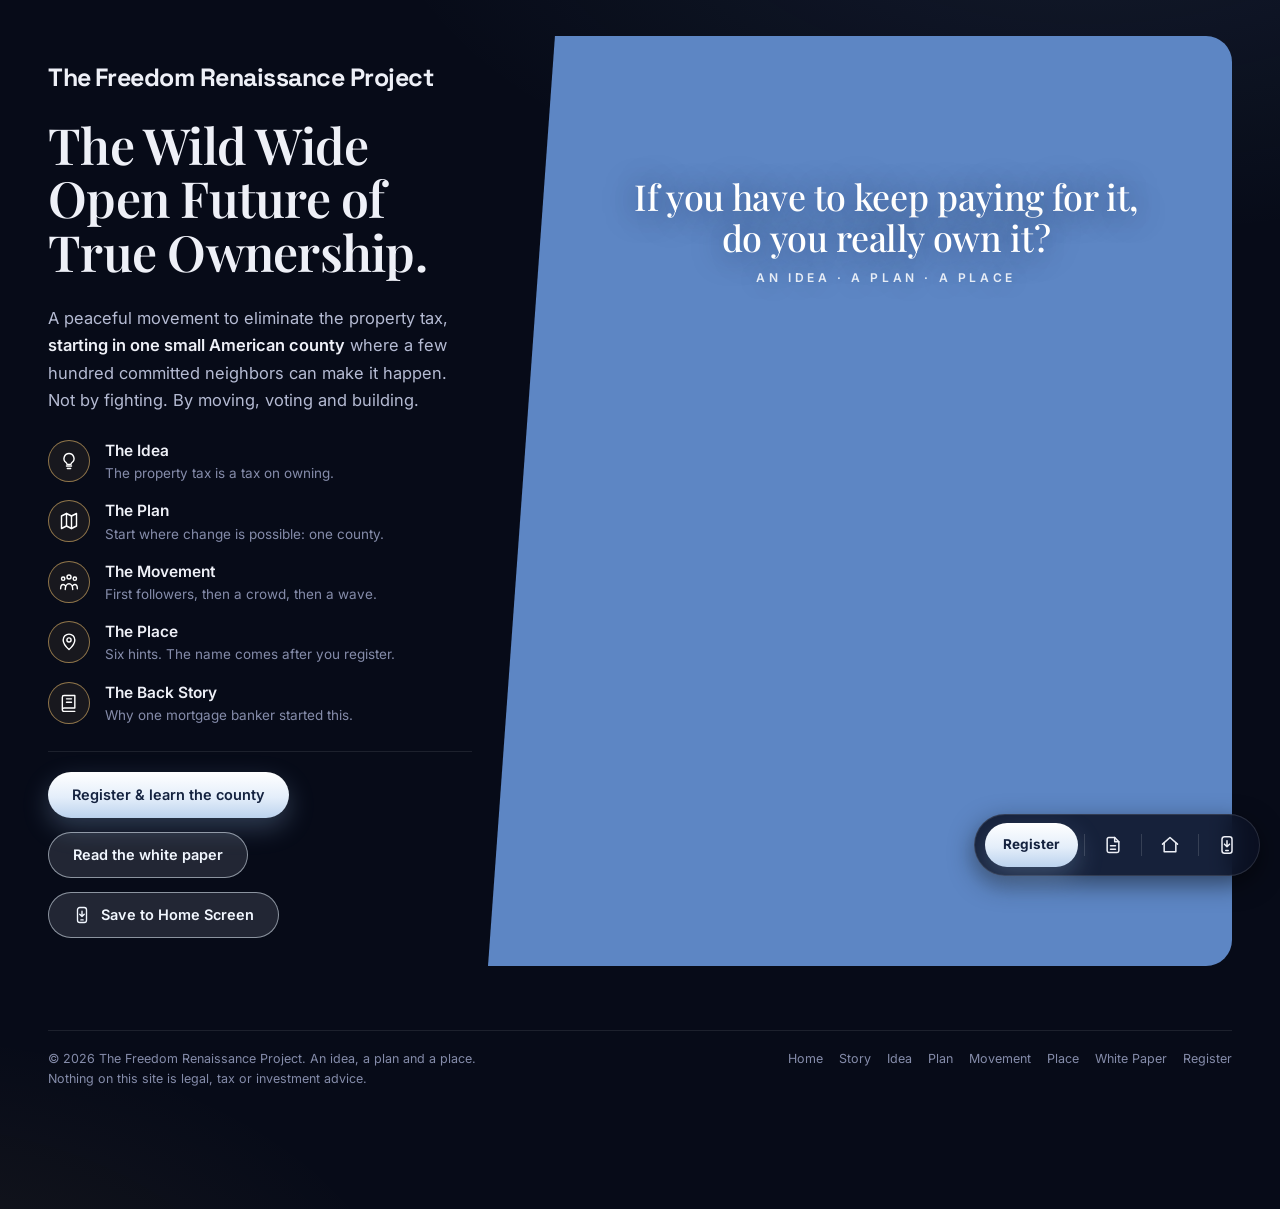
==== commit 9048fb4e: "Fix headline formatting in index.html" ====
--- a/index.html
+++ b/index.html
@@ -32,7 +32,7 @@
   <span class="brand-mark"><img src="assets/mark.svg" alt=""></span>
   <span><p class="brand-title">The</p><p class="brand-name">Freedom <span class="grad">Renaissance</span> Project</p></span>
 </a>
-    <h2 class="headline">The Wild, Wide&#8209;Open Future of <em class="grad">True Ownership.</em></h2>
+    <h2 class="headline">The Wild Wide Open Future of <em class="grad">True Ownership.</em></h2>
     <p class="lede">A peaceful movement to eliminate the property tax, <strong>starting in one small American county</strong> where a few hundred committed neighbors can make it happen. Not by fighting. By moving, voting and building.</p>
     <div class="features">
   <div class="feature">
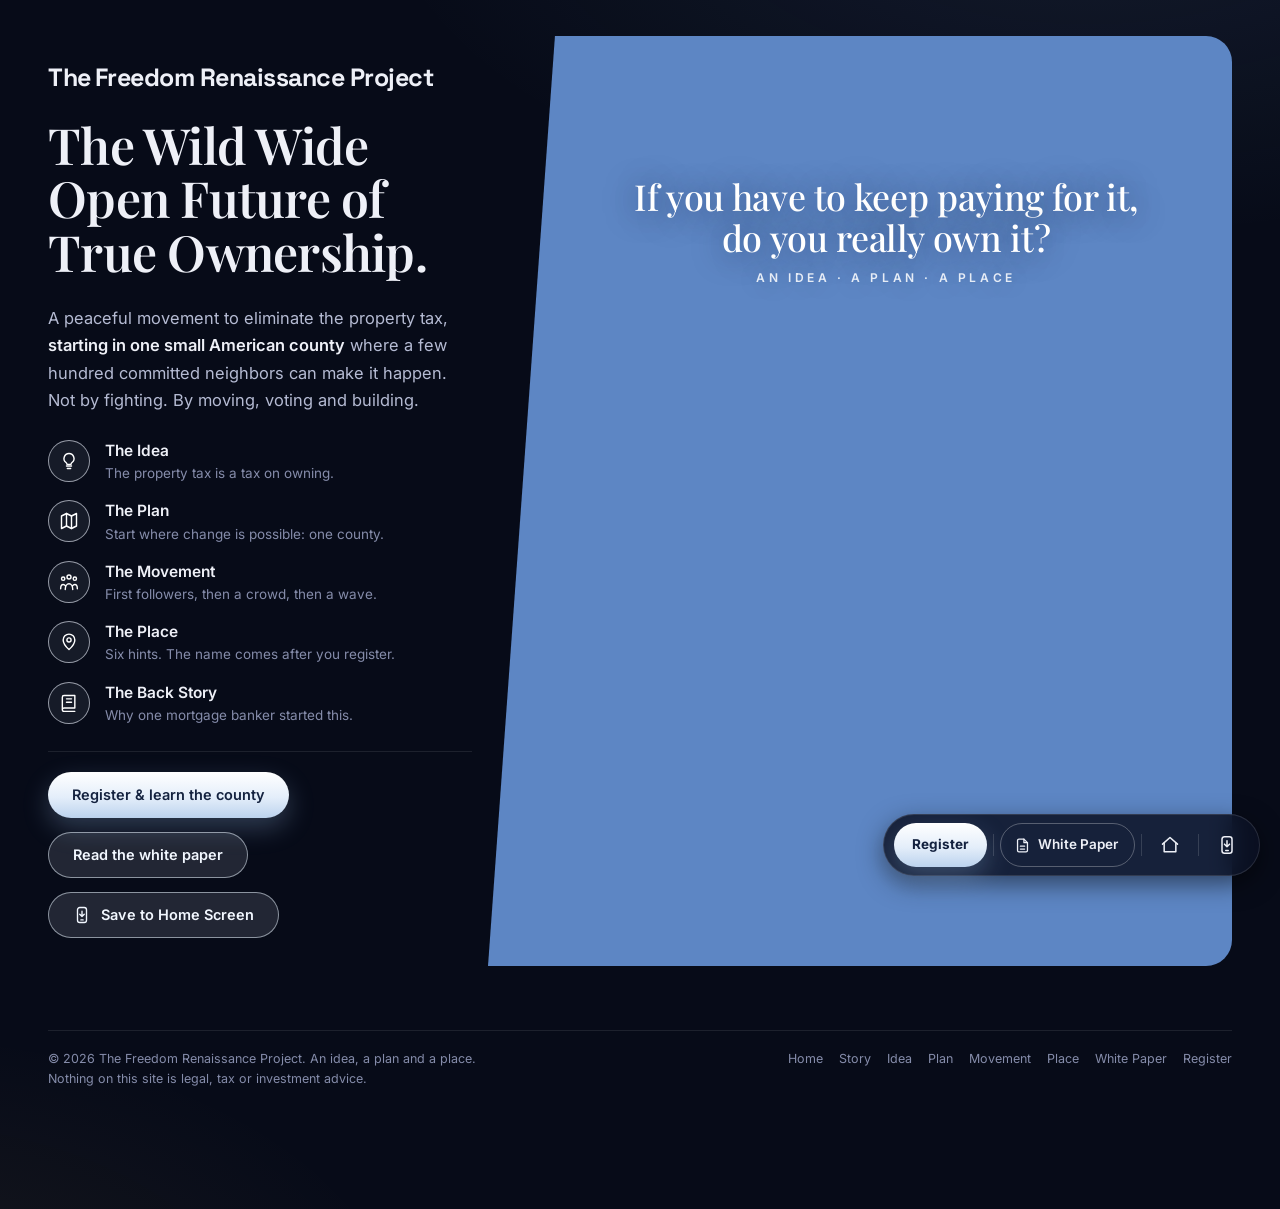
==== commit 27e7da30: "Make White Paper a labeled button on index" ====
--- a/index.html
+++ b/index.html
@@ -80,7 +80,7 @@
 <nav class="footer-bar" aria-label="Quick actions">
   <a class="footer-btn footer-cta" href="join.html">Register</a>
   <div class="fb-divider"></div>
-  <a class="footer-btn" href="white-paper.html" aria-label="Read the white paper"><svg viewBox="0 0 24 24" aria-hidden="true"><path d="M14 3H7a2 2 0 0 0-2 2v14a2 2 0 0 0 2 2h10a2 2 0 0 0 2-2V8z"/><path d="M14 3v5h5M9 13h6M9 17h6"/></svg></a>
+  <a class="footer-btn footer-wp" href="white-paper.html" aria-label="Read the white paper"><svg viewBox="0 0 24 24" aria-hidden="true"><path d="M14 3H7a2 2 0 0 0-2 2v14a2 2 0 0 0 2 2h10a2 2 0 0 0 2-2V8z"/><path d="M14 3v5h5M9 13h6M9 17h6"/></svg><span>White Paper</span></a>
   <div class="fb-divider"></div>
   <a class="footer-btn" href="index.html" aria-label="Home"><svg viewBox="0 0 24 24"><path d="M3 11l9-8 9 8"/><path d="M5 10v10h14V10"/></svg></a>
 </nav>
--- a/site.css
+++ b/site.css
@@ -164,6 +164,8 @@
 .footer-btn svg { width: 20px; height: 20px; stroke: currentColor; fill: none; stroke-width: 1.8; stroke-linecap: round; stroke-linejoin: round; }
 .footer-cta { width: auto; padding: 0 18px; background: var(--gradient); color: #0b1124; font: 700 13.5px/1 var(--sans); }
 .footer-cta:hover { background: var(--gradient); filter: brightness(1.06); }
+.footer-wp { width: auto; padding: 0 16px 0 13px; gap: 7px; border: 1px solid rgba(255,255,255,.28); font: 600 13.5px/1 var(--sans); white-space: nowrap; }
+.footer-wp svg { width: 17px; height: 17px; }
 .fb-divider { width: 1px; height: 22px; background: rgba(255,255,255,.14); }
 
 /* ---------- responsive ---------- */
@@ -226,3 +228,18 @@
 .a2hs-card li{margin-bottom:8px}
 .a2hs-close{position:absolute;top:10px;right:12px;width:40px;height:40px;border:0;border-radius:50%;background:transparent;color:var(--ink-dim);font-size:26px;line-height:1;cursor:pointer}
 .a2hs-close:hover{background:rgba(255,255,255,.08);color:#fff}
+
+/* v7: silver icon circles */
+.feature-icon{border-color:rgba(205,211,222,.7)!important;background:rgba(205,211,222,.08)!important}
+.feature:hover .feature-icon{background:rgba(205,211,222,.18)!important}
+.feature.active .feature-icon{background:linear-gradient(180deg,#f4f6f9,#c3cad6 60%,#9aa3b2)!important;border-color:transparent!important;box-shadow:0 6px 18px rgba(195,202,214,.3)!important}
+
+/* v8: shiny silver instead of gold */
+:root{--gold:#d9dee6;--amber:#b8c0cc;--silver:linear-gradient(100deg,#8d96a5 0%,#f7f9fc 22%,#c6cdd8 42%,#ffffff 55%,#a4adbb 75%,#eef1f6 100%)}
+.eyebrow,.feature.active h3,.feature.active h3 a,.article h3,.hint b,.toc h4{background:var(--silver)!important;background-size:200% 100%!important;-webkit-background-clip:text!important;background-clip:text!important;color:transparent!important;-webkit-text-fill-color:transparent!important;animation:shine 6s ease-in-out infinite alternate}
+@keyframes shine{from{background-position:0% 0}to{background-position:100% 0}}
+@media (prefers-reduced-motion: reduce){.eyebrow,.feature.active h3,.article h3,.hint b,.toc h4{animation:none}}
+.article blockquote{border-left-color:#cfd5df!important;border-image:linear-gradient(180deg,#f7f9fc,#8d96a5) 1}
+.hint{background:linear-gradient(180deg,rgba(214,220,230,.09),rgba(214,220,230,.03))!important;border-color:rgba(214,220,230,.28)!important}
+.field input:focus,.field select:focus,.field textarea:focus{border-color:#d9dee6!important;box-shadow:0 0 0 3px rgba(217,222,230,.2)!important}
+.check input{accent-color:#c6cdd8}
